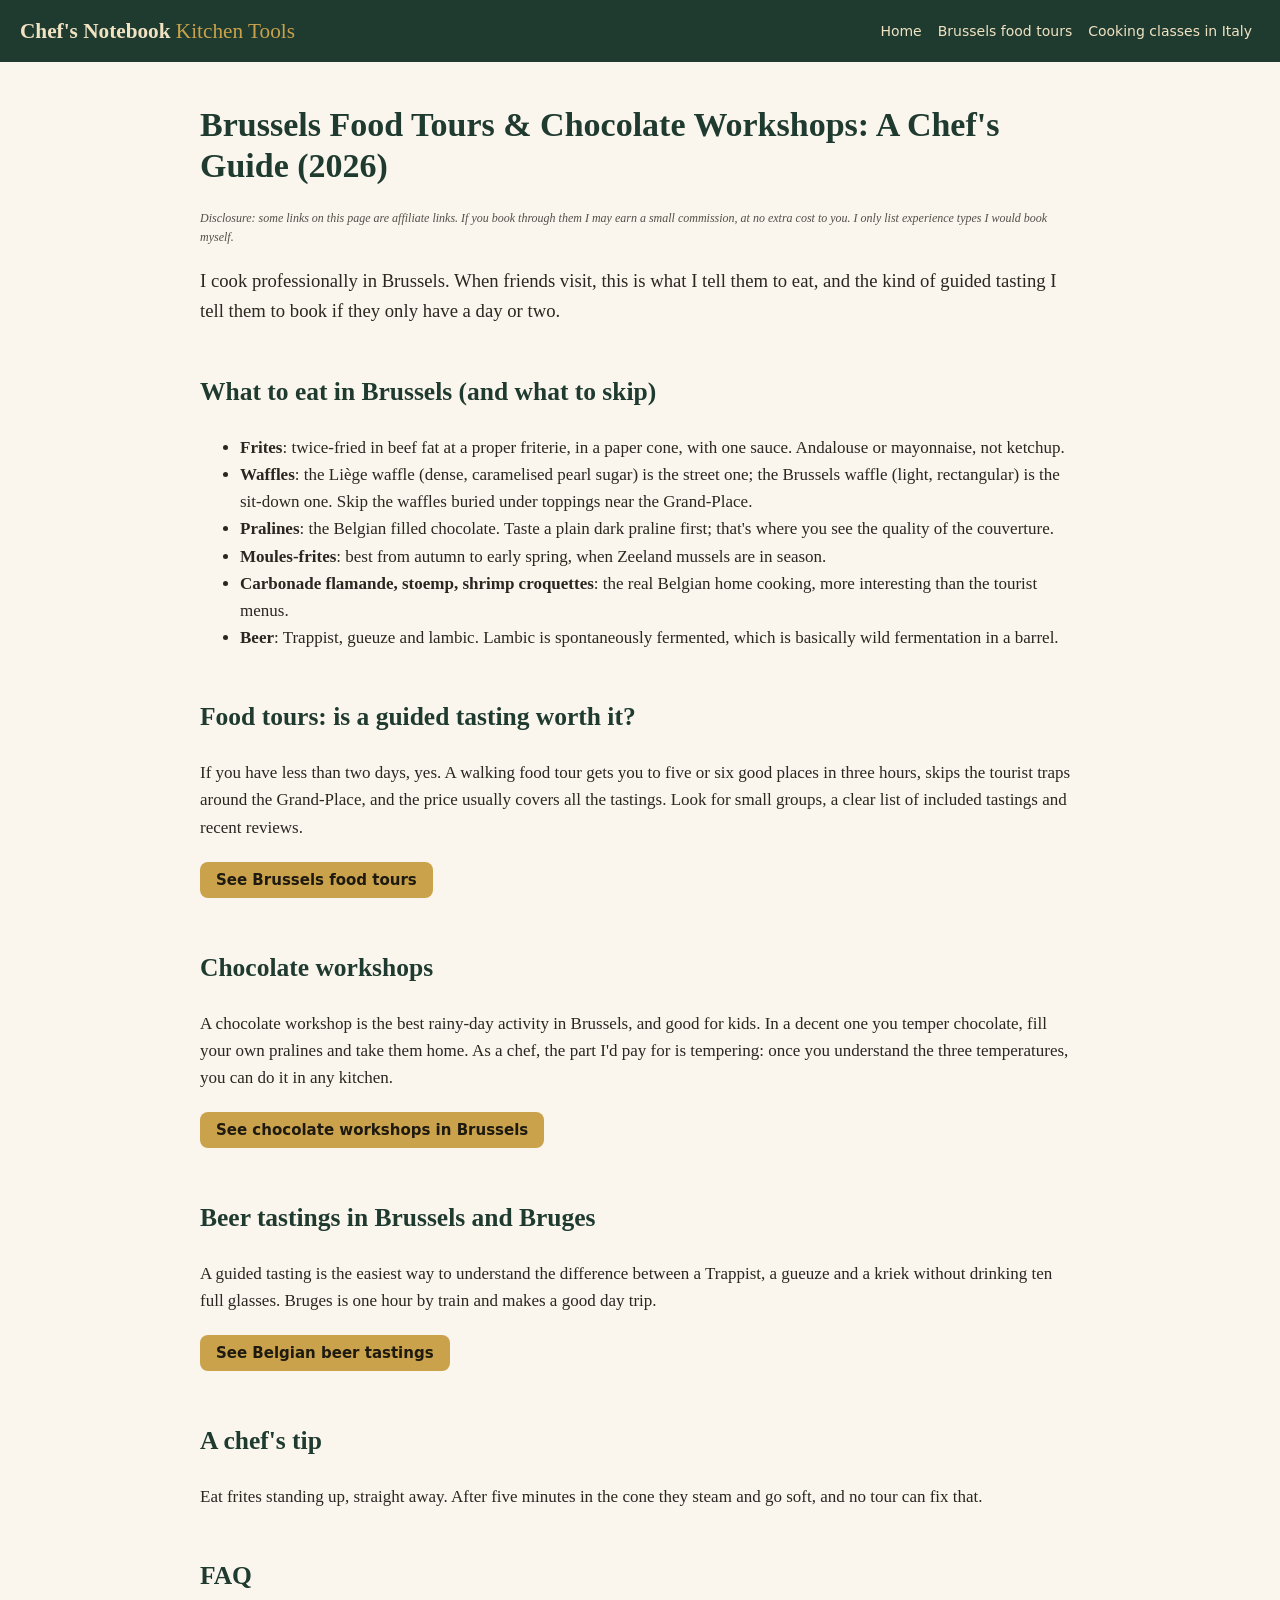
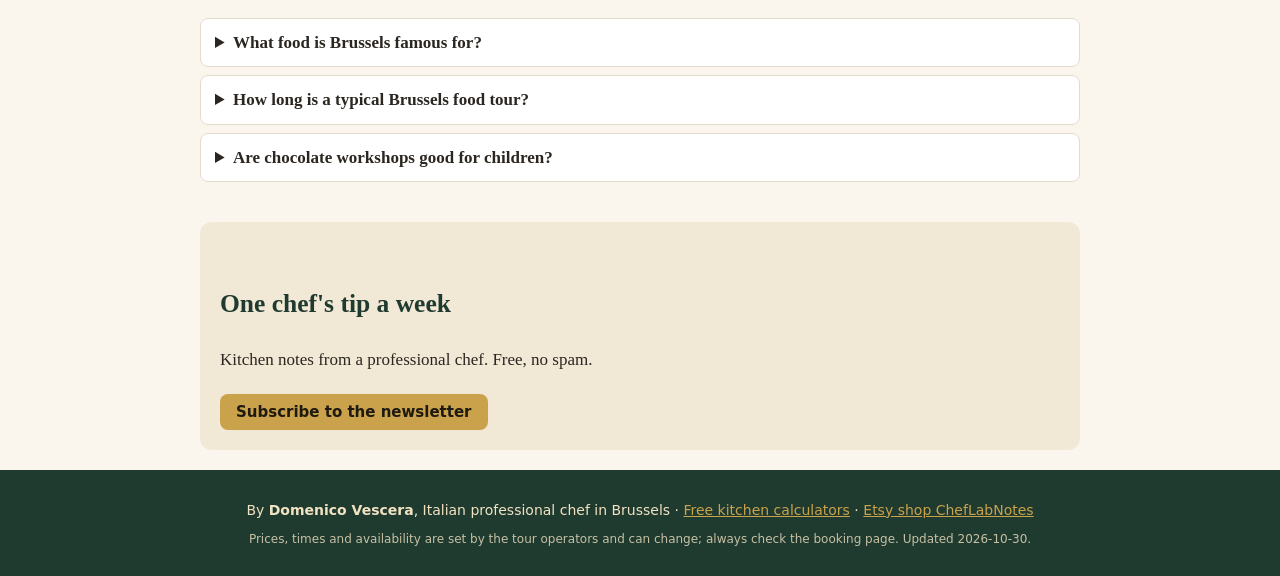
==== brussels-food-tours/index.html @ 69c489ec "Add chef food-travel guides (Brussels food tours, Italy cooking classes)" ====
<!doctype html><html lang="en"><head><meta charset="utf-8"><meta name="viewport" content="width=device-width,initial-scale=1">
<title>Brussels Food Tours & Chocolate Workshops: A Chef's Guide (2026)</title><meta name="description" content="An Italian chef living in Brussels on what to eat and which food tours, chocolate workshops and beer tastings are worth booking: waffles, frites, pralines, moules and Belgian beer."><link rel="canonical" href="https://domve10.github.io/brussels-food-tours/">
<meta property="og:type" content="article"><meta property="og:title" content="Brussels Food Tours & Chocolate Workshops: A Chef's Guide (2026)"><meta property="og:description" content="An Italian chef living in Brussels on what to eat and which food tours, chocolate workshops and beer tastings are worth booking: waffles, frites, pralines, moules and Belgian beer."><meta property="og:url" content="https://domve10.github.io/brussels-food-tours/"><meta property="og:image" content="https://domve10.github.io/img/og.jpg"><meta name="twitter:card" content="summary_large_image">
<link rel="stylesheet" href="/styles.css"><script type="application/ld+json">[{"@context": "https://schema.org", "@type": "Article", "headline": "Brussels Food Tours & Chocolate Workshops: A Chef's Guide (2026)", "url": "https://domve10.github.io/brussels-food-tours/", "description": "An Italian chef living in Brussels on what to eat and which food tours, chocolate workshops and beer tastings are worth booking: waffles, frites, pralines, moules and Belgian beer.", "author": {"@type": "Person", "name": "Domenico Vescera", "jobTitle": "Professional chef"}, "datePublished": "2026-10-30"}, {"@context": "https://schema.org", "@type": "FAQPage", "mainEntity": [{"@type": "Question", "name": "What food is Brussels famous for?", "acceptedAnswer": {"@type": "Answer", "text": "Frites, Li\u00e8ge and Brussels waffles, pralines and chocolate, moules-frites, carbonade flamande, shrimp croquettes and Belgian beer such as Trappist, gueuze and lambic."}}, {"@type": "Question", "name": "How long is a typical Brussels food tour?", "acceptedAnswer": {"@type": "Answer", "text": "Most walking food tours last about 2.5 to 4 hours. Check the booking page for the exact duration and the tastings included."}}, {"@type": "Question", "name": "Are chocolate workshops good for children?", "acceptedAnswer": {"@type": "Answer", "text": "Many are family friendly, but age limits vary by workshop, so check the listing before booking."}}]}]</script><script nowprocket data-noptimize="1" data-cfasync="false" data-wpfc-render="false" seraph-accel-crit="1" data-no-defer="1" data-cmp-ab="2">
  (function () {
      var script = document.createElement("script");
      script.async = 1;
      script.setAttribute("data-cmp-ab","2");
      script.src = 'https://emrld.ltd/NTkzMzI0.js?t=593324';
      document.head.appendChild(script);
  })();
</script>
</head><body>
<header><a class="brand" href="/">Chef's Notebook <span>Kitchen Tools</span></a><nav><a href="/">Home</a><a href="/brussels-food-tours/">Brussels food tours</a><a href="/italy-cooking-classes/">Cooking classes in Italy</a></nav></header><main>
<h1>Brussels Food Tours & Chocolate Workshops: A Chef's Guide (2026)</h1><p class="small"><i>Disclosure: some links on this page are affiliate links. If you book through them I may earn a small commission, at no extra cost to you. I only list experience types I would book myself.</i></p><p class="lead">I cook professionally in Brussels. When friends visit, this is what I tell them to eat, and the kind of guided tasting I tell them to book if they only have a day or two.</p>
<h2>What to eat in Brussels (and what to skip)</h2>
<ul><li><b>Frites</b>: twice-fried in beef fat at a proper friterie, in a paper cone, with one sauce. Andalouse or mayonnaise, not ketchup.</li>
<li><b>Waffles</b>: the Liège waffle (dense, caramelised pearl sugar) is the street one; the Brussels waffle (light, rectangular) is the sit-down one. Skip the waffles buried under toppings near the Grand-Place.</li>
<li><b>Pralines</b>: the Belgian filled chocolate. Taste a plain dark praline first; that's where you see the quality of the couverture.</li>
<li><b>Moules-frites</b>: best from autumn to early spring, when Zeeland mussels are in season.</li>
<li><b>Carbonade flamande, stoemp, shrimp croquettes</b>: the real Belgian home cooking, more interesting than the tourist menus.</li>
<li><b>Beer</b>: Trappist, gueuze and lambic. Lambic is spontaneously fermented, which is basically wild fermentation in a barrel.</li></ul>
<h2>Food tours: is a guided tasting worth it?</h2>
<p>If you have less than two days, yes. A walking food tour gets you to five or six good places in three hours, skips the tourist traps around the Grand-Place, and the price usually covers all the tastings. Look for small groups, a clear list of included tastings and recent reviews.</p>
<p><a class="btn" href="https://www.getyourguide.com/s/?q=brussels%20food%20tour" rel="sponsored noopener" target="_blank">See Brussels food tours</a></p>
<h2>Chocolate workshops</h2>
<p>A chocolate workshop is the best rainy-day activity in Brussels, and good for kids. In a decent one you temper chocolate, fill your own pralines and take them home. As a chef, the part I'd pay for is tempering: once you understand the three temperatures, you can do it in any kitchen.</p>
<p><a class="btn" href="https://www.getyourguide.com/s/?q=brussels%20chocolate%20workshop" rel="sponsored noopener" target="_blank">See chocolate workshops in Brussels</a></p>
<h2>Beer tastings in Brussels and Bruges</h2>
<p>A guided tasting is the easiest way to understand the difference between a Trappist, a gueuze and a kriek without drinking ten full glasses. Bruges is one hour by train and makes a good day trip.</p>
<p><a class="btn" href="https://www.getyourguide.com/s/?q=brussels%20beer%20tasting" rel="sponsored noopener" target="_blank">See Belgian beer tastings</a></p>
<h2>A chef's tip</h2><p>Eat frites standing up, straight away. After five minutes in the cone they steam and go soft, and no tour can fix that.</p><section class="faq"><h2>FAQ</h2><details><summary>What food is Brussels famous for?</summary><p>Frites, Liège and Brussels waffles, pralines and chocolate, moules-frites, carbonade flamande, shrimp croquettes and Belgian beer such as Trappist, gueuze and lambic.</p></details><details><summary>How long is a typical Brussels food tour?</summary><p>Most walking food tours last about 2.5 to 4 hours. Check the booking page for the exact duration and the tastings included.</p></details><details><summary>Are chocolate workshops good for children?</summary><p>Many are family friendly, but age limits vary by workshop, so check the listing before booking.</p></details></section>
<section class="news"><h2>One chef's tip a week</h2><p>Kitchen notes from a professional chef. Free, no spam.</p><a class="btn" href="https://domenicos-newsletter.beehiiv.com/subscribe?utm_source=chefs-notebook-tools&utm_medium=referral&utm_campaign=newsletter" rel="noopener">Subscribe to the newsletter</a></section>
</main><footer><p>By <b>Domenico Vescera</b>, Italian professional chef in Brussels · <a href="/">Free kitchen calculators</a> · <a href="https://www.etsy.com/shop/ChefLabNotes?utm_source=chefs-notebook-tools&utm_medium=referral&utm_campaign=guides">Etsy shop ChefLabNotes</a></p><p class="small">Prices, times and availability are set by the tour operators and can change; always check the booking page. Updated 2026-10-30.</p></footer></body></html>
---- styles.css ----
*{box-sizing:border-box}body{margin:0;font:17px/1.6 Georgia,'Times New Roman',serif;color:#2b2620;background:#faf6ee}
header{background:#1f3a2f;color:#f1e3c2;padding:14px 20px;display:flex;flex-wrap:wrap;gap:10px;align-items:center;justify-content:space-between}
.brand{color:#f1e3c2;text-decoration:none;font-size:1.25em;font-weight:bold}.brand span{color:#c9a24b;font-weight:normal}
nav a{color:#f1e3c2;text-decoration:none;margin:0 8px;font:14px/2 system-ui,sans-serif}nav a.on,nav a:hover{color:#c9a24b}
main{max-width:920px;margin:0 auto;padding:20px}h1{font-size:2em;line-height:1.2;color:#1f3a2f}h2{color:#1f3a2f;margin-top:1.8em}.lead{font-size:1.1em}
.tool{background:#fff;border:1px solid #e4dccb;border-radius:12px;padding:18px;margin:20px 0;font-family:system-ui,sans-serif;font-size:15px}
.grid{display:grid;grid-template-columns:repeat(auto-fit,minmax(200px,1fr));gap:12px;margin:12px 0}label{display:flex;flex-direction:column;font-weight:600;gap:4px}label.full{margin-top:10px}
input,select,textarea{font:15px system-ui,sans-serif;padding:8px;border:1px solid #cfc5b0;border-radius:6px;width:100%;background:#fffdf8}
#ing{width:100%;border-collapse:collapse}#ing td,#ing th{padding:3px;text-align:left;font-size:13px}#ing input{padding:6px}
.out{display:grid;grid-template-columns:repeat(auto-fit,minmax(180px,1fr));gap:10px;margin-top:14px}.out div{background:#1f3a2f;color:#f1e3c2;border-radius:8px;padding:10px}.out span{display:block;font-size:12px;opacity:.85}.out b{font-size:1.35em;color:#fff}.out .warn{background:#8a3b1f}
.cmp{border-collapse:collapse;margin:12px 0;width:100%}.cmp td,.cmp th{border:1px solid #e4dccb;padding:6px;text-align:center}.cmp th{background:#f1e8d6}
.btn{display:inline-block;background:#c9a24b;color:#1f1a10;padding:9px 16px;border-radius:8px;text-decoration:none;font:600 15px system-ui,sans-serif;border:0;cursor:pointer;margin:4px 6px 4px 0}.btn.alt{background:#1f3a2f;color:#f1e3c2}.btn.big{font-size:18px;padding:14px 22px}
.hint{font-size:13px;color:#6b5f52}.res{background:#fffdf8;border:1px dashed #cfc5b0;padding:12px;white-space:pre-wrap;font-size:15px}
.tl div{padding:4px 0;border-bottom:1px dotted #e4dccb}.tl b{display:inline-block;width:60px;color:#1f3a2f}
.cards{display:grid;grid-template-columns:repeat(auto-fit,minmax(250px,1fr));gap:16px}.card{background:#fff;border:1px solid #e4dccb;border-radius:12px;overflow:hidden}.card img{width:100%;height:auto;display:block;aspect-ratio:1/1;object-fit:cover}.cb{padding:12px}.cb h3{margin:0 0 6px;font-size:1.05em}.cb p{font-size:14px;margin:0 0 8px}
.tiles{display:grid;grid-template-columns:repeat(auto-fit,minmax(250px,1fr));gap:14px}.tiles a{background:#fff;border:1px solid #e4dccb;border-radius:12px;padding:14px;text-decoration:none;color:inherit}.tiles a:hover{border-color:#c9a24b}.tiles h3{margin:0;color:#1f3a2f}.tiles p{margin:6px 0 0;font-size:15px}
.faq details{background:#fff;border:1px solid #e4dccb;border-radius:8px;padding:10px 14px;margin:8px 0}.faq summary{font-weight:bold;cursor:pointer}
.news{background:#f1e8d6;border-radius:12px;padding:16px 20px;margin-top:40px}footer{background:#1f3a2f;color:#f1e3c2;padding:18px;text-align:center;font:14px system-ui,sans-serif}footer a{color:#c9a24b}.small{font-size:12px;opacity:.8}
a{color:#7a5a12}
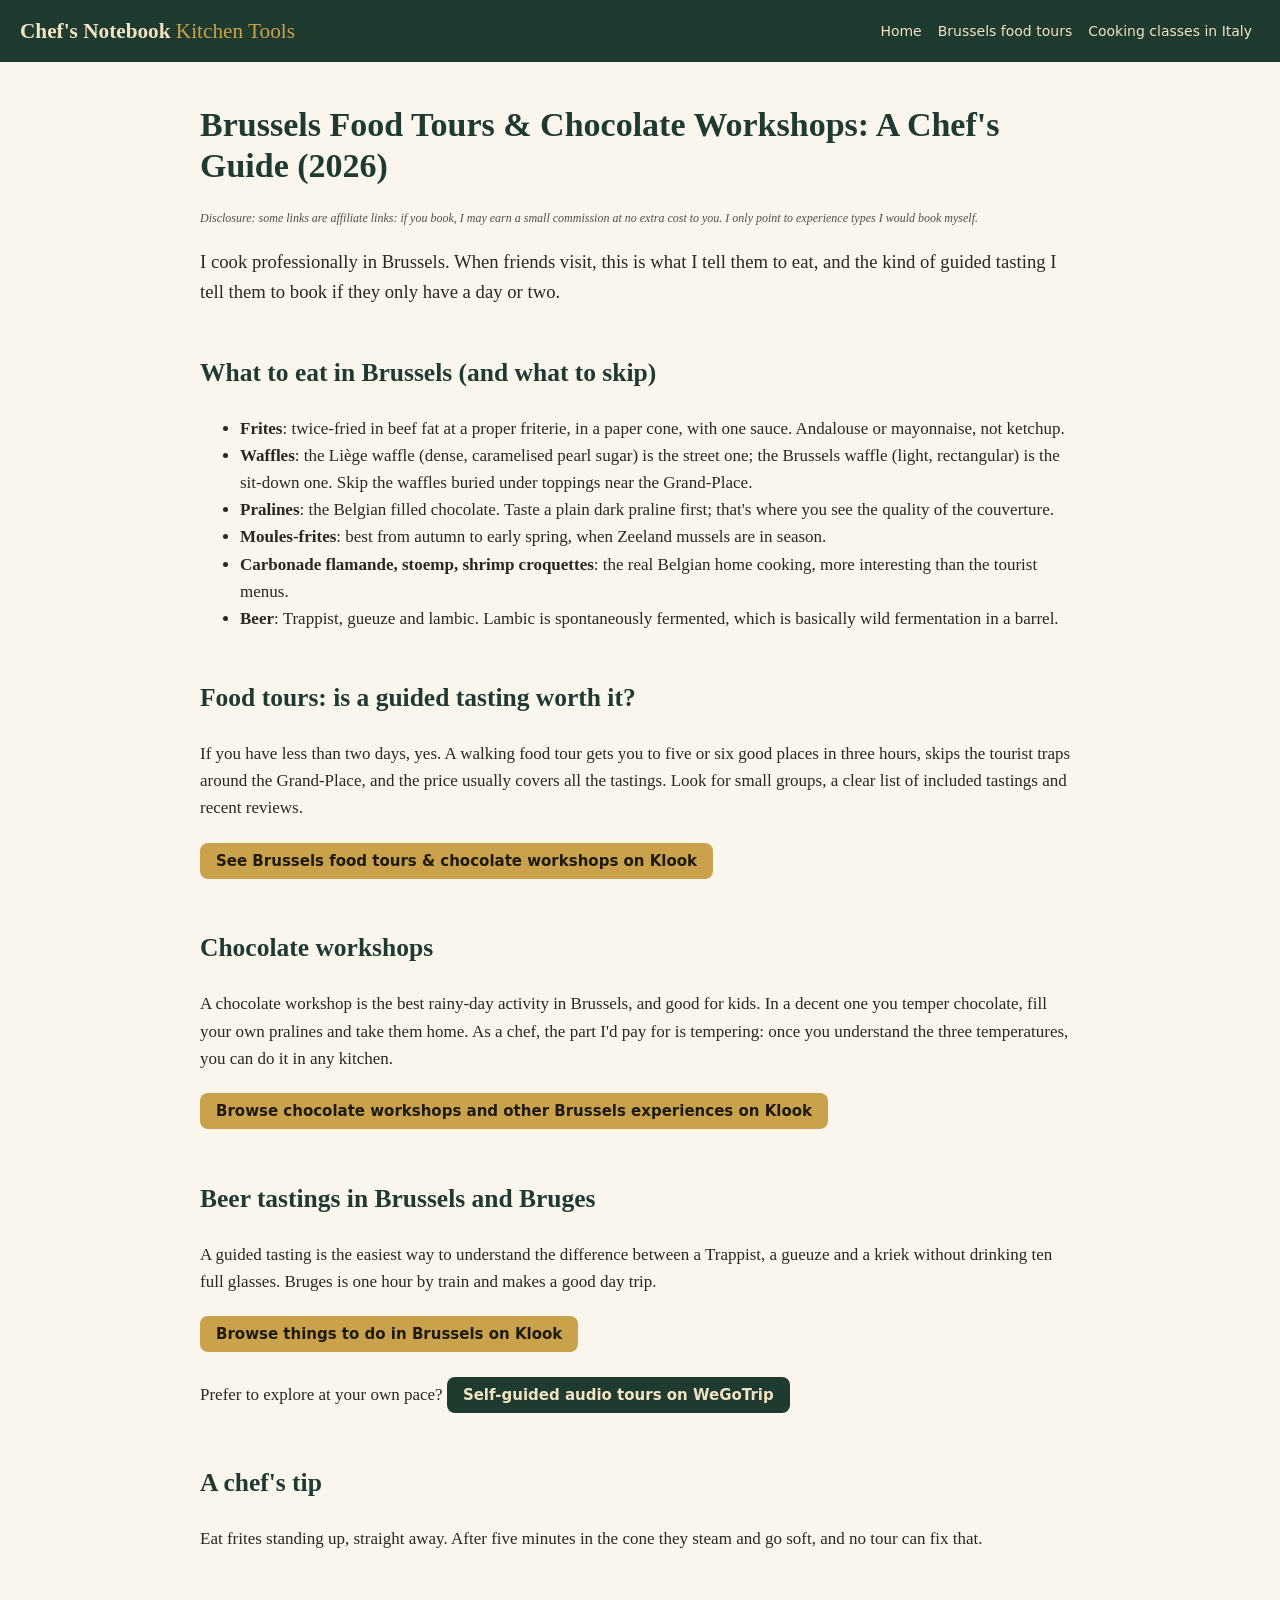
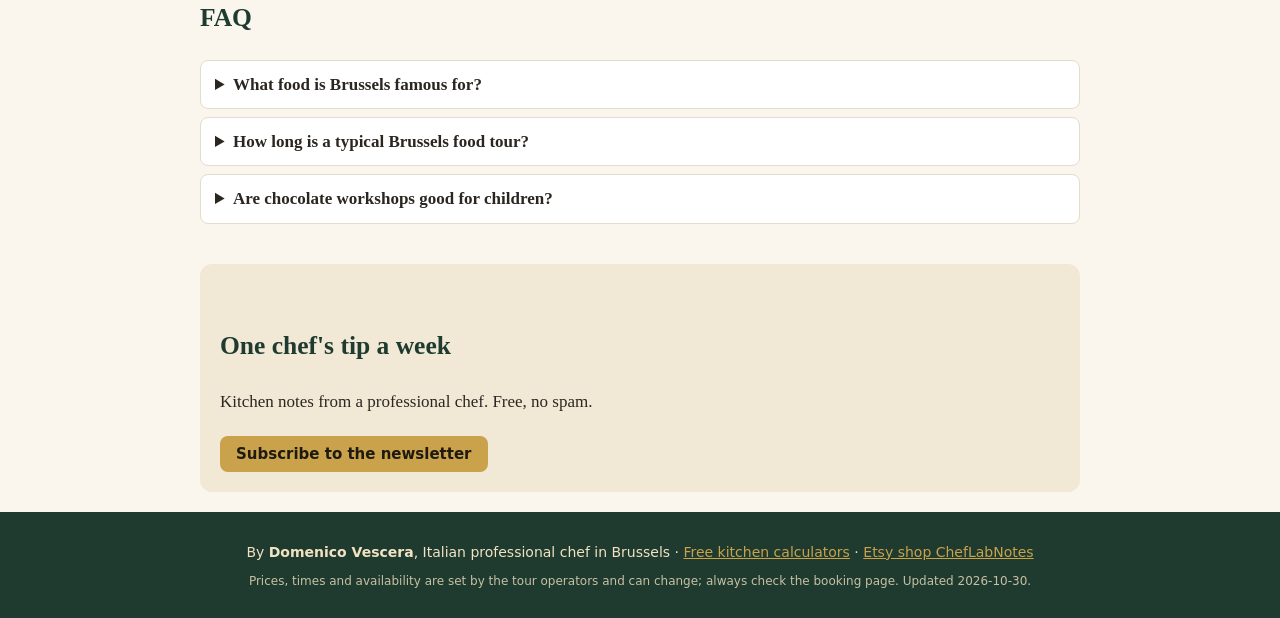
==== commit 310f60ac: "Replace GetYourGuide placeholders with Travelpayouts links (Klook, Tiqets, WeGoTrip)" ====
--- a/brussels-food-tours/index.html
+++ b/brussels-food-tours/index.html
@@ -12,7 +12,7 @@
 </script>
 </head><body>
 <header><a class="brand" href="/">Chef's Notebook <span>Kitchen Tools</span></a><nav><a href="/">Home</a><a href="/brussels-food-tours/">Brussels food tours</a><a href="/italy-cooking-classes/">Cooking classes in Italy</a></nav></header><main>
-<h1>Brussels Food Tours & Chocolate Workshops: A Chef's Guide (2026)</h1><p class="small"><i>Disclosure: some links on this page are affiliate links. If you book through them I may earn a small commission, at no extra cost to you. I only list experience types I would book myself.</i></p><p class="lead">I cook professionally in Brussels. When friends visit, this is what I tell them to eat, and the kind of guided tasting I tell them to book if they only have a day or two.</p>
+<h1>Brussels Food Tours & Chocolate Workshops: A Chef's Guide (2026)</h1><p class="small"><i>Disclosure: some links are affiliate links: if you book, I may earn a small commission at no extra cost to you. I only point to experience types I would book myself.</i></p><p class="lead">I cook professionally in Brussels. When friends visit, this is what I tell them to eat, and the kind of guided tasting I tell them to book if they only have a day or two.</p>
 <h2>What to eat in Brussels (and what to skip)</h2>
 <ul><li><b>Frites</b>: twice-fried in beef fat at a proper friterie, in a paper cone, with one sauce. Andalouse or mayonnaise, not ketchup.</li>
 <li><b>Waffles</b>: the Liège waffle (dense, caramelised pearl sugar) is the street one; the Brussels waffle (light, rectangular) is the sit-down one. Skip the waffles buried under toppings near the Grand-Place.</li>
@@ -22,13 +22,13 @@
 <li><b>Beer</b>: Trappist, gueuze and lambic. Lambic is spontaneously fermented, which is basically wild fermentation in a barrel.</li></ul>
 <h2>Food tours: is a guided tasting worth it?</h2>
 <p>If you have less than two days, yes. A walking food tour gets you to five or six good places in three hours, skips the tourist traps around the Grand-Place, and the price usually covers all the tastings. Look for small groups, a clear list of included tastings and recent reviews.</p>
-<p><a class="btn" href="https://www.getyourguide.com/s/?q=brussels%20food%20tour" rel="sponsored noopener" target="_blank">See Brussels food tours</a></p>
+<p><a class="btn" href="https://klook.tpx.lt/EHATkWdb" rel="sponsored nofollow noopener" target="_blank">See Brussels food tours &amp; chocolate workshops on Klook</a></p>
 <h2>Chocolate workshops</h2>
 <p>A chocolate workshop is the best rainy-day activity in Brussels, and good for kids. In a decent one you temper chocolate, fill your own pralines and take them home. As a chef, the part I'd pay for is tempering: once you understand the three temperatures, you can do it in any kitchen.</p>
-<p><a class="btn" href="https://www.getyourguide.com/s/?q=brussels%20chocolate%20workshop" rel="sponsored noopener" target="_blank">See chocolate workshops in Brussels</a></p>
+<p><a class="btn" href="https://klook.tpx.lt/EHATkWdb" rel="sponsored nofollow noopener" target="_blank">Browse chocolate workshops and other Brussels experiences on Klook</a></p>
 <h2>Beer tastings in Brussels and Bruges</h2>
 <p>A guided tasting is the easiest way to understand the difference between a Trappist, a gueuze and a kriek without drinking ten full glasses. Bruges is one hour by train and makes a good day trip.</p>
-<p><a class="btn" href="https://www.getyourguide.com/s/?q=brussels%20beer%20tasting" rel="sponsored noopener" target="_blank">See Belgian beer tastings</a></p>
+<p><a class="btn" href="https://klook.tpx.lt/EHATkWdb" rel="sponsored nofollow noopener" target="_blank">Browse things to do in Brussels on Klook</a></p><p>Prefer to explore at your own pace? <a class="btn alt" href="https://wegotrip.tpx.lt/i5t34GNS" rel="sponsored nofollow noopener" target="_blank">Self-guided audio tours on WeGoTrip</a></p>
 <h2>A chef's tip</h2><p>Eat frites standing up, straight away. After five minutes in the cone they steam and go soft, and no tour can fix that.</p><section class="faq"><h2>FAQ</h2><details><summary>What food is Brussels famous for?</summary><p>Frites, Liège and Brussels waffles, pralines and chocolate, moules-frites, carbonade flamande, shrimp croquettes and Belgian beer such as Trappist, gueuze and lambic.</p></details><details><summary>How long is a typical Brussels food tour?</summary><p>Most walking food tours last about 2.5 to 4 hours. Check the booking page for the exact duration and the tastings included.</p></details><details><summary>Are chocolate workshops good for children?</summary><p>Many are family friendly, but age limits vary by workshop, so check the listing before booking.</p></details></section>
 <section class="news"><h2>One chef's tip a week</h2><p>Kitchen notes from a professional chef. Free, no spam.</p><a class="btn" href="https://domenicos-newsletter.beehiiv.com/subscribe?utm_source=chefs-notebook-tools&utm_medium=referral&utm_campaign=newsletter" rel="noopener">Subscribe to the newsletter</a></section>
 </main><footer><p>By <b>Domenico Vescera</b>, Italian professional chef in Brussels · <a href="/">Free kitchen calculators</a> · <a href="https://www.etsy.com/shop/ChefLabNotes?utm_source=chefs-notebook-tools&utm_medium=referral&utm_campaign=guides">Etsy shop ChefLabNotes</a></p><p class="small">Prices, times and availability are set by the tour operators and can change; always check the booking page. Updated 2026-10-30.</p></footer></body></html>
